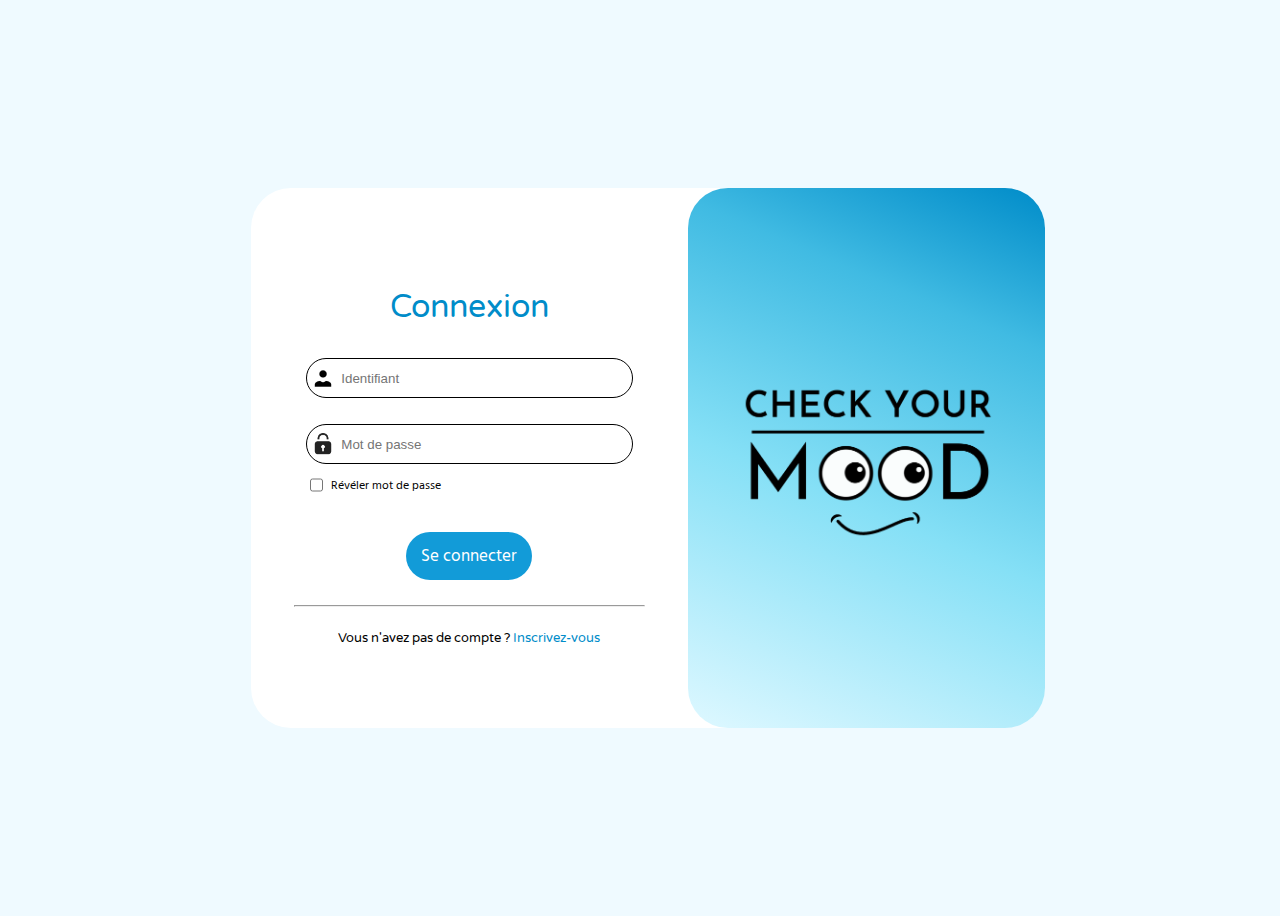
==== check-your-mood/index.html @ 9781bfa9 "Commit page connexion" ====
<!DOCTYPE html>
<html lang="fr">
<head>
    <meta charset="UTF-8">
    <meta http-equiv="X-UA-Compatible" content="IE=edge">
    <meta name="viewport" content="width=device-width, initial-scale=1.0">
    <title>CheckYourMood - Connexion</title>
    <link rel="stylesheet" href="css/style.css">
</head>
    <body>
        <div class="container-main">
            <div class="container">
                <!---Cadre de connexion-->
                <div class="login">

                    <p class="login-text">Connexion</p>

                    <form action="post">
                        <input class="user" type="text" name="identifiant" placeholder="Identifiant">
                        <div class="contain-mdp">
                            <input class="locker" type="text" name="motdepasse" placeholder="Mot de passe">
                            <div class="contain-revele"><input type="checkbox" name="revele"><label>Révéler mot de passe</label></div>
                        </div>
                        <div class="contain-btn"><input class="btn" type="submit" value="Se connecter"></div>
                    </form>

                    <hr>
                    
                    <p>Vous n'avez pas de compte ? <a href="">Inscrivez-vous</a></p>

                </div>

                <div class="login right">
                    <img class="logo" src="images/CheckYourMoodLogo.png" alt="Logo Check Your Mood">
                </div>

            </div>
        </div>
    </body>
</html>
---- check-your-mood/css/style.css ----
/*Polices*/
@import url('https://fonts.googleapis.com/css2?family=Hind+Siliguri&family=Montserrat&family=Varela+Round&display=swap');
/*
font-family: 'Hind Siliguri', sans-serif;
font-family: 'Montserrat', sans-serif;
font-family: 'Varela Round', sans-serif;
*/

body{
    background-color: rgba(226, 246, 255, 0.55);
}

/*Images*/
.logo{
    width: 20vw;
    height: auto;
}

/*Cadre connexion*/
.container-main{
    display: flex;
    width: 100vw;
    height: 100vh;
    justify-content: center;
    align-items: center;
}

.container{
    border-radius: 40px;
    height: 60vh;
    width: 62vw;
    background-color: white;
    display: flex;
    flex-direction: row;
}

.login.right{
    display: flex;
    align-items: center;
    justify-content: center;

    background: linear-gradient(203deg, #008CC9 0%, rgba(0, 164, 217, 0.75) 23.65%, rgba(12, 193, 237, 0.5) 57.56%, rgba(105, 222, 255, 0.25) 97.64%, rgba(105, 222, 255, 0.25) 100%);
    width: 45%;
    border-radius: 40px;
}

.login{
    width: 55%;
    height: auto;
    border-radius: 40px;

    display: flex;
    flex-direction: column;
    justify-content: center;
    align-items: center;
}

.login form{
    display: flex;
    flex-direction: column;
    width: 75%;
    gap: 2vw;
}

.login p{
    font-family: 'Varela Round', sans-serif;
    font-size: 1.05vw;
}

.login .login-text{
    font-family: 'Varela Round', sans-serif;
    font-size: 2.5vw;
    color: #008CC9;
}

/*Contain Mdp*/
.contain-mdp{
    width: 100%;
    display: flex;
    flex-direction: column;
}

/*Style input*/

input{
    border-radius: 30px;
    border: 1px solid black;
    padding-left: 2.7vw;
    width: auto;
    height: 4vh;
    width: auto;
}

/*btn*/

.contain-btn{
    width: 100%;
    display: flex;
    justify-content: center;
}

.btn{
    padding-left: 0px;
    color: white;
    background-color: rgba(5, 150, 214, 0.95);
    border: none;
    font-family: 'Hind Siliguri', sans-serif;
    height: auto;
    padding: 10px;
    padding-left: 15px;
    padding-right: 15px;
    font-size: 17px;
    cursor: pointer;
}

.btn:hover{
    transform: scale(1.05);    
}

hr{
    color: black;
    width: 80%;
    margin: 10px;
    margin-top: 25px;
}

/*Position icon input*/

.user{
    background-image: url(../images/user.png);
    background-repeat: no-repeat;
    background-size: 1.7vw;
    background-position-y: center;
    background-position-x: 5px;
    outline-color: #008CC9;
}

.locker{
    background-image: url(../images/cadenas.png);
    background-repeat: no-repeat;
    background-position-y: center;
    background-position-x: 5px;
    background-size: 1.7vw;
    outline-color: #008CC9;
}

/*Style lien*/
a{
    text-decoration: none;
    color: #008CC9;
}

/*Checkbox revele*/

.contain-revele{
    font-family: 'Hind Siliguri', sans-serif;
    font-size: 12px;
    display: flex;
    flex-direction: row;
    align-items: center;
    justify-content: left;
    gap: 5px;
}
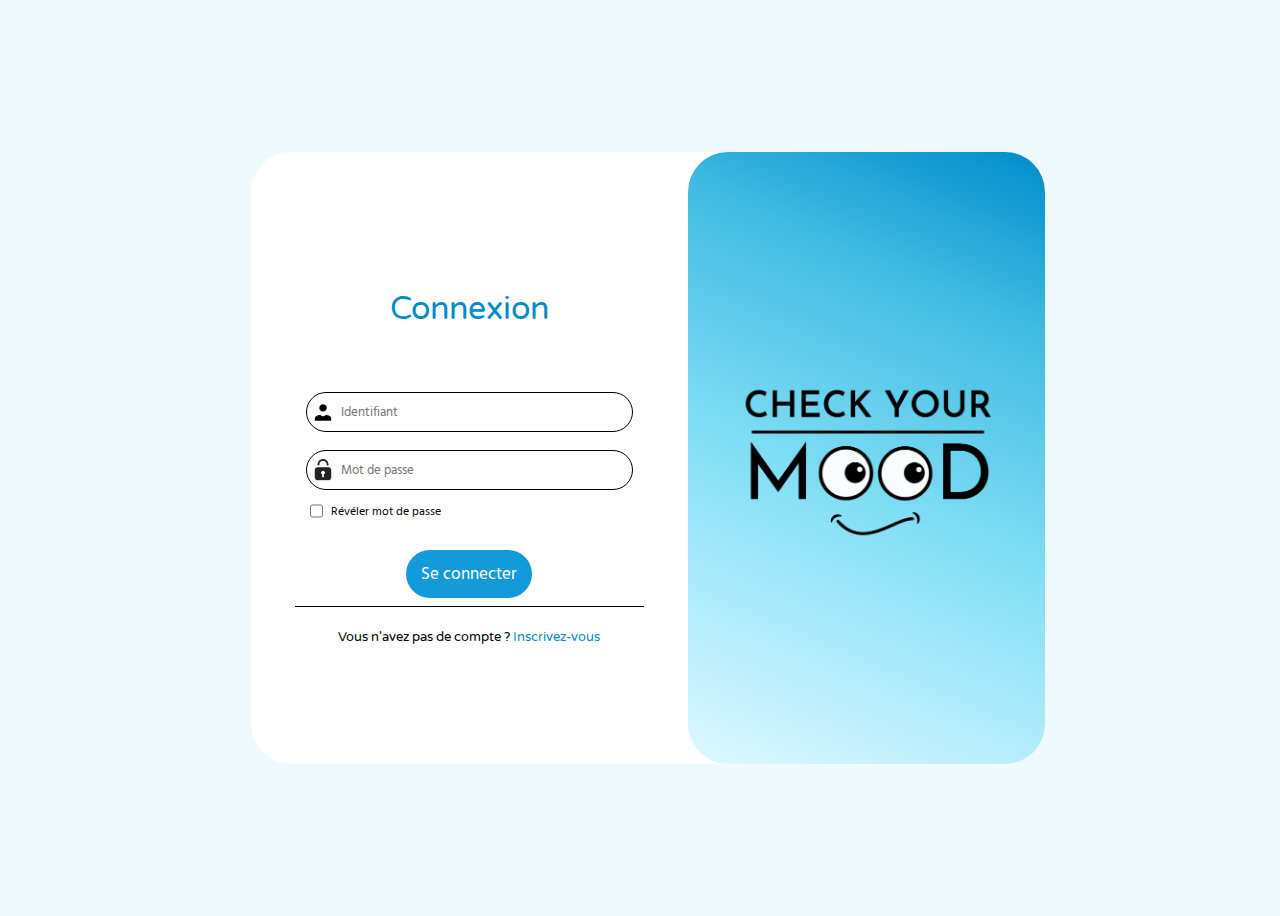
==== commit 8f9594a4: "commit inscription" ====
--- a/check-your-mood/index.html
+++ b/check-your-mood/index.html
@@ -24,10 +24,12 @@
                         <div class="contain-btn"><input class="btn" type="submit" value="Se connecter"></div>
                     </form>
 
-                    <hr>
+                    <div class="contain-bottom">
+                        <hr>
                     
-                    <p>Vous n'avez pas de compte ? <a href="">Inscrivez-vous</a></p>
-
+                        <p>Vous n'avez pas de compte ? <a href="pages/inscription.html">Inscrivez-vous</a></p>
+                    </div>
+                    
                 </div>
 
                 <div class="login right">
--- a/check-your-mood/css/style.css
+++ b/check-your-mood/css/style.css
@@ -27,11 +27,23 @@
 
 .container{
     border-radius: 40px;
-    height: 60vh;
+    height: 68vh;
     width: 62vw;
     background-color: white;
     display: flex;
     flex-direction: row;
+    align-items: center;
+}
+
+.login{
+    width: 55%;
+    height: 100%;
+    border-radius: 40px;
+   
+    display: flex;
+    flex-direction: column;
+    justify-content: center;
+    align-items: center;
 }
 
 .login.right{
@@ -44,22 +56,11 @@
     border-radius: 40px;
 }
 
-.login{
-    width: 55%;
-    height: auto;
-    border-radius: 40px;
-
-    display: flex;
-    flex-direction: column;
-    justify-content: center;
-    align-items: center;
-}
-
 .login form{
     display: flex;
     flex-direction: column;
     width: 75%;
-    gap: 2vw;
+    gap: 2vh;
 }
 
 .login p{
@@ -70,6 +71,7 @@
 .login .login-text{
     font-family: 'Varela Round', sans-serif;
     font-size: 2.5vw;
+    margin-bottom: 5vw;
     color: #008CC9;
 }
 
@@ -89,6 +91,9 @@
     width: auto;
     height: 4vh;
     width: auto;
+    outline-color: #008CC9;
+
+    font-family: 'Hind Siliguri', sans-serif;
 }
 
 /*btn*/
@@ -100,7 +105,6 @@
 }
 
 .btn{
-    padding-left: 0px;
     color: white;
     background-color: rgba(5, 150, 214, 0.95);
     border: none;
@@ -117,11 +121,18 @@
     transform: scale(1.05);    
 }
 
+.contain-bottom{
+    width: 100%;
+    display: flex;
+    flex-direction: column;
+    align-items: center;
+}
+
 hr{
-    color: black;
+    background-color: black;
+    height: 1px;
     width: 80%;
-    margin: 10px;
-    margin-top: 25px;
+    border: none;
 }
 
 /*Position icon input*/
@@ -132,7 +143,6 @@
     background-size: 1.7vw;
     background-position-y: center;
     background-position-x: 5px;
-    outline-color: #008CC9;
 }
 
 .locker{
@@ -141,7 +151,6 @@
     background-position-y: center;
     background-position-x: 5px;
     background-size: 1.7vw;
-    outline-color: #008CC9;
 }
 
 /*Style lien*/
@@ -162,3 +171,40 @@
     gap: 5px;
 }
 
+
+/*INSCRIPTION*/
+
+.contain-double-data{
+    display: flex;
+    flex-direction: row;
+    justify-content: space-between;
+}
+
+.contain-double-data input{
+    width: 11vw;
+}
+
+.contain-double-data.date input{
+    width: 50%;
+}
+
+.contain-double-data.date select{
+    border-radius: 30px;
+    border: 1px solid black;
+    width: 40%;
+    padding-left: 0.6vw;
+    outline-color: #008CC9;
+}
+
+.contain-btn.inscription{
+    gap: 5px;
+    align-items: center;
+}
+
+.login.inscription input{
+    padding-left: 1vw;
+}
+
+.contain-btn.inscription .btn{
+    padding-left: 15px;
+}